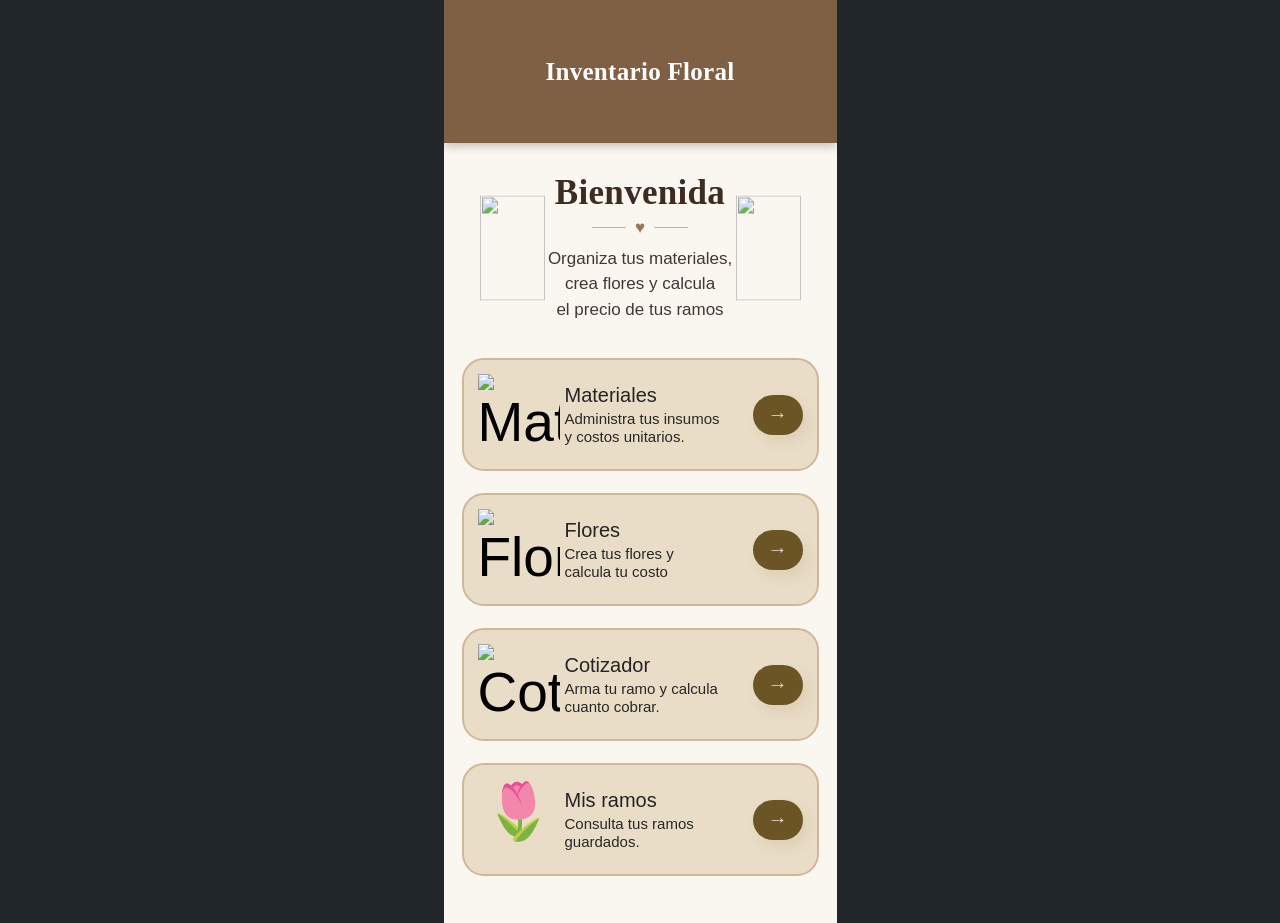
==== index.html @ d0749f59 "Add files via upload" ====
<!DOCTYPE html>
<html lang="es">
<head>
    <meta charset="UTF-8">
    <meta name="viewport" content="width=device-width, initial-scale=1.0">
    <title>Inventario Floral</title>
    <link rel="stylesheet" href="stilo.css">
</head>

<body>

    <div class="app">

        <!-- ENCABEZADO -->
        <header class="header">

            <div class="titulo-principal">
    <h1>Inventario Floral</h1>

</div>

        </header>

        <!-- CONTENIDO -->
        <main class="contenido">

          <!-- DECORACIÓN SUPERIOR -->

<section class="bienvenida">

    <img
        src="img/olivo-izquierdo.png"
        class="rama rama-izquierda"
        alt=""
    >

    <div class="contenido-bienvenida">

        <h2>Bienvenida</h2>

        <div class="corazon-bienvenida">
            <span></span>
            ♥
            <span></span>
        </div>

        <p>
            Organiza tus materiales,<br>
            crea flores y calcula<br>
            el precio de tus ramos
        </p>

    </div>

    <img
        src="img/olivo-derecho.png"
        class="rama rama-derecha"
        alt=""
    >

</section>


            <!-- MATERIAL -->
            <div class="tarjeta" onclick="irMateriales()">

                <div class="icono">
                    <img
                    src="img/materiales.png"
                     class="imagen-ilustracion"
                        alt="Materiales"
                        >
                </div>

                <div class="informacion">
                    <h3>Materiales</h3>

                    <p>
                        Administra tus insumos<br>
                        y costos unitarios.
                    </p>
                </div>

                <button class="flecha" onclick="irMateriales(event)">
                    →
                </button>

            </div>


            <!-- FLORES -->
            <div class="tarjeta" onclick="irFlores()">

               <div class="icono">
                <img
                    src="img/flores.png"
                    class="imagen-ilustracion"
                    alt="Flores"
                    >
                </div>

                <div class="informacion">
                    <h3>Flores</h3>

                    <p>
                        Crea tus flores y<br>
                        calcula tu costo
                    </p>
                </div>

                <button class="flecha" onclick="irFlores(event)">
                    →
                </button>

            </div>


            <!-- COTIZADOR -->
            <div class="tarjeta" onclick="irCotizador()">

               <div class="icono">
    <img
        src="img/cotizador.png"
        class="imagen-ilustracion"
        alt="Cotizador"
    >
</div>

                <div class="informacion">
                    <h3>Cotizador</h3>

                    <p>
                        Arma tu ramo y calcula<br>
                        cuanto cobrar.
                    </p>
                </div>

                <button class="flecha" onclick="irCotizador(event)">
                    →
                </button>

            </div>

            <!-- MIS RAMOS -->
<div class="tarjeta" onclick="irMisRamos()">

    <div class="icono">
        <div class="imagen-ilustracion icono-mis-ramos">
            🌷
        </div>
    </div>

    <div class="informacion">

        <h3>Mis ramos</h3>

        <p>
            Consulta tus ramos<br>
            guardados.
        </p>

    </div>

    <button
        class="flecha"
        onclick="irMisRamos(event)"
    >
        →
    </button>

</div>

        </main>

    </div>

    <script src="app.js"></script>

</body>
</html>
---- stilo.css ----
* {
    box-sizing: border-box;
    margin: 0;
    padding: 0;
}

body {
    margin: 0;
    background-color: #202629;
    font-family: Arial, sans-serif;
}

.app {
    width: 393px;
    min-height: 852px;
    margin: 0 auto;
    position: relative;
    background-color: #faf7f0;
    overflow: hidden;
}

/* ENCABEZADO */

.header {
    height: 143px;
    background-color: #806044;
    display: flex;
    align-items: center;
    justify-content: center;
    box-shadow: 0 4px 8px rgba(0, 0, 0, 0.20);
}

.header h1 {
    color: white;
    font-size: 25px;
    font-weight: bold;
}


/* CONTENIDO */

.contenido {
    padding: 25px 18px;
}


/* BIENVENIDA */

.bienvenida {
    height: 215px;
    display: flex;
    align-items: center;
    justify-content: center;
}

.texto-bienvenida {
    text-align: center;
    width: 230px;
}

.texto-bienvenida h2 {
    font-size: 25px;
    font-weight: bold;
    margin-bottom: 25px;
    color: #222;
}

.texto-bienvenida p {
    font-size: 17px;
    line-height: 1.35;
    color: #272727;
}


/* RAMITAS */

.rama {
    width: 55px;
    height: 150px;
    display: flex;
    align-items: center;
    justify-content: center;
}

.rama span {
    font-size: 80px;
}

.rama-izquierda {
    transform: rotate(-25deg);
}

.rama-derecha {
    transform: rotate(25deg) scaleX(-1);
}


/* TARJETAS */

.tarjeta {
    width: 100%;
    height: 113px;

    background-color: #e9ddc7;
    border: 2px solid #d1b79a;
    border-radius: 22px;

    display: flex;
    align-items: center;

    padding: 12px 14px;
    margin-bottom: 22px;

    cursor: pointer;
}


/* ICONOS */

.icono {
    width: 82px;
    min-width: 82px;

    text-align: center;
    font-size: 55px;
}


/* TEXTO */

.informacion {
    flex: 1;
    padding-left: 5px;
}

.informacion h3 {
    font-size: 20px;
    font-weight: normal;
    margin-bottom: 3px;
    color: #242424;
}

.informacion p {
    font-size: 15px;
    line-height: 1.2;
    color: #272727;
}


/* FLECHA */

.flecha {
    width: 50px;
    height: 40px;

    border: none;
    border-radius: 150px;

    background-color: #6b5524;
    color: #e2d5c7;

    font-size: 20px;

    box-shadow: 5px 7px 12px rgba(194, 170, 134, 0.25);

    display: flex;
    align-items: center;
    justify-content: center;

    cursor: pointer;
}

/* =====================================================
   INTERFAZ MATERIALES
   ===================================================== */

   .materiales-app {
    min-height: 852px;
    background: #faf7f0;
    position: relative;
    padding-bottom: 70px;
}


/* ENCABEZADO */

.materiales-header {
    height: 70px;
    background: #806044;

    display: flex;
    align-items: center;
    justify-content: space-between;

    padding: 0 18px;

    color: white;
}

.materiales-header h1 {
    font-size: 21px;
    font-weight: bold;
}


/* BOTONES DEL ENCABEZADO */

.boton-regresar,
.boton-agregar {
    width: 42px;
    height: 42px;

    border: none;
    background: transparent;

    color: white;

    font-size: 34px;
    font-weight: normal;

    cursor: pointer;
}

.boton-agregar {
    font-size: 35px;
}


/* CONTENIDO */

.materiales-contenido {
    padding: 20px 18px 90px;
}


/* BUSCADOR */

.buscador {
    height: 50px;

    background: #fffdf8;

    border: 2px solid #dfd4c3;
    border-radius: 14px;

    display: flex;
    align-items: center;

    padding: 0 14px;

    margin-bottom: 16px;
}

.icono-busqueda {
    font-size: 30px;
    color: #493b2c;

    margin-right: 10px;
}

.buscador input {
    border: none;
    outline: none;

    background: transparent;

    width: 100%;

    font-size: 15px;
    color: #333;
}

.buscador input::placeholder {
    color: #777;
}


/* BOTÓN AGREGAR */

.boton-agregar-material {
    width: 100%;
    height: 52px;

    border: none;
    border-radius: 14px;

    background: #89966b;
    color: white;

    font-size: 18px;
    font-weight: bold;

    cursor: pointer;

    margin-bottom: 16px;
}

.boton-agregar-material span {
    font-size: 24px;
    margin-right: 6px;
}


/* LISTA */

.lista-materiales {
    width: 100%;
}


/* ESTADO VACÍO */

.sin-materiales {
    min-height: 300px;

    display: flex;
    flex-direction: column;

    align-items: center;
    justify-content: center;

    text-align: center;

    color: #6f665d;
}

.icono-vacio {
    font-size: 60px;
    margin-bottom: 15px;
    opacity: 0.55;
}

.sin-materiales p {
    font-size: 18px;
    font-weight: bold;

    margin-bottom: 8px;
}

.sin-materiales span {
    font-size: 14px;
}


/* =====================================================
   TARJETA DE MATERIAL
   LA USAREMOS CUANDO AGREGUEMOS MATERIALES
   ===================================================== */

.material-card {
    width: 100%;
    min-height: 140px;

    background: #fffdf8;

    border: 2px solid #e2d8c8;
    border-radius: 16px;

    margin-bottom: 12px;

    padding: 12px;

    display: flex;
    align-items: center;
}

.material-imagen {
    width: 90px;
    height: 110px;

    border-radius: 10px;

    background: #f0e7d8;

    display: flex;
    align-items: center;
    justify-content: center;

    overflow: hidden;

    margin-right: 12px;
}

.material-imagen img {
    width: 100%;
    height: 100%;

    object-fit: contain;
}

.material-info {
    flex: 1;
}

.material-info h3 {
    font-size: 18px;
    margin-bottom: 5px;
}

.material-info p {
    font-size: 14px;
    margin: 3px 0;
}

.material-costo {
    font-size: 16px;
    font-weight: bold;
    margin-top: 10px;
}

.material-editar {
    background: transpaent;
    border: none;

    font-size: 22px;

    cursor: pointer;
}


/* =====================================================
   BARRA INFERIOR
   ===================================================== */

.barra-inferior {
    position: fixed;

    bottom: 0;

    left: 50%;
transform: translateX(-50%);

    width: 393px;
    height: 65px;

    background: #89966b;

    display: flex;
    align-items: center;
    justify-content: space-around;

    border-radius: 0 0 20px 20px;
}

.barra-inferior button {
    width: 50px;
    height: 50px;

    background: transparent;
    border: none;

    font-size: 25px;

    cursor: pointer;
}

/* =========================================
   NUEVO MATERIAL
========================================= */

.nuevo-material-app {
    width: 393px;
    min-height: 852px;
    margin: 0 auto;
    background: #f8f4ec;
    overflow: hidden;
}


/* ENCABEZADO */

.nuevo-material-header {
    height: 62px;
    background: #8a674b;
    color: white;

    display: flex;
    align-items: center;
    justify-content: center;

    position: relative;
}

.nuevo-material-header h1 {
    font-size: 20px;
    margin: 0;
    font-weight: 600;
}

.nuevo-material-header button {
    position: absolute;
    right: 18px;

    border: none;
    background: transparent;

    color: white;
    font-size: 34px;

    cursor: pointer;
}


/* CONTENIDO */

.nuevo-material-contenido {
    padding: 22px 17px;
}


/* IMAGEN */

.imagen-material {
    height: 105px;
    border: 2px dashed #cbb9a4;
    border-radius: 14px;

    background: #faf7f1;

    position: relative;

    display: flex;
    align-items: center;
    justify-content: center;

    margin-bottom: 18px;

    overflow: hidden;
}

.imagen-material input {
    position: absolute;

    width: 100%;
    height: 100%;

    opacity: 0;

    cursor: pointer;

    z-index: 5;
}

#contenedorImagen {
    text-align: center;
    color: #8a674b;
}

#contenedorImagen span {
    font-size: 28px;
    display: block;
}

#contenedorImagen p {
    margin: 4px 0 0;
    font-size: 14px;
}


/* PREVISUALIZACIÓN DE IMAGEN */

#contenedorImagen img {
    width: 100%;
    height: 105px;

    object-fit: contain;

    display: block;
}


/* ETIQUETAS */

.nuevo-material-contenido label {
    display: block;

    font-size: 16px;
    font-weight: 500;

    color: #292929;

    margin: 12px 0 7px;
}


/* CAMPOS */

.nuevo-material-contenido > input {
    width: 100%;
    height: 44px;

    box-sizing: border-box;

    border: 1px solid #ded3c5;
    border-radius: 10px;

    background: #fcfaf6;

    padding: 0 13px;

    font-size: 15px;

    outline: none;
}

.nuevo-material-contenido > input:focus {
    border-color: #8a674b;
}


/* BOTÓN CALCULAR */

.boton-calcular {
    width: 100%;
    height: 44px;

    margin-top: 20px;

    border: none;
    border-radius: 10px;

    background: #8a674b;
    color: white;

    font-size: 16px;
    font-weight: 600;

    cursor: pointer;
}

.boton-calcular:active {
    transform: scale(0.98);
}


/* RESULTADO */

.resultado-costo {
    min-height: 82px;

    margin-top: 14px;
    padding: 12px 15px;

    box-sizing: border-box;

    border-radius: 12px;

    background: #f1e7d5;
    border: 1px solid #dfcfb8;

    display: flex;

    align-items: center;
    justify-content: space-between;
}

.resultado-costo div {
    display: flex;
    flex-direction: column;
}

.resultado-costo span {
    font-size: 15px;
    color: #526046;
    font-weight: 600;
}

.resultado-costo strong {
    font-size: 27px;
    color: #526046;
    margin-top: 3px;
}

.icono-calculadora {
    font-size: 28px !important;
    color: #8a674b !important;
}


/* BOTONES INFERIORES */

.acciones-material {
    display: flex;

    gap: 10px;

    margin-top: 20px;
}

.boton-cancelar,
.boton-guardar {
    flex: 1;

    height: 46px;

    border-radius: 10px;

    font-size: 16px;
    font-weight: 600;

    cursor: pointer;
}

.boton-cancelar {
    background: #fffdf9;

    border: 1px solid #b9a58d;

    color: #70563f;
}

.boton-guardar {
    background: #87966d;

    border: none;

    color: white;
}

/* =========================================
   TARJETAS DE MATERIALES
========================================= */

.lista-materiales {
    display: flex;
    flex-direction: column;
    gap: 10px;

    margin-top: 15px;
}


/* TARJETA */

.tarjeta-material {

    min-height: 135px;

    background: #fffdf8;

    border: 1px solid #e2d5c2;

    border-radius: 14px;

    display: flex;

    align-items: center;

    padding: 10px;

    box-sizing: border-box;

    position: relative;

    box-shadow: 0 2px 5px rgba(90, 70, 50, 0.08);

    transition: transform 0.2s ease,
                box-shadow 0.2s ease;
}


/* EFECTO AL TOCAR */

.tarjeta-material:active {

    transform: scale(0.98);

}


/* IMAGEN */

.imagen-tarjeta {

    width: 95px;
    height: 110px;

    display: flex;

    align-items: center;
    justify-content: center;

    flex-shrink: 0;
}


.imagen-tarjeta img {

    width: 90px;
    height: 100px;

    object-fit: contain;

    border-radius: 10px;
}


.imagen-sin-foto {

    font-size: 48px;

}


/* INFORMACIÓN */

.datos-material {

    flex: 1;

    padding-left: 8px;

    padding-right: 30px;
}


.datos-material h3 {

    margin: 0 0 5px;

    font-size: 18px;

    color: #242424;

}


.datos-material p {

    margin: 3px 0;

    font-size: 14px;

    color: #333;
}


/* COSTO */

.costo-tarjeta {

    margin-top: 8px;

    display: flex;

    flex-direction: column;
}


.costo-tarjeta span {

    font-size: 14px;

    color: #333;

}


.costo-tarjeta strong {

    font-size: 20px;

    color: #1f1f1f;

}


/* BOTÓN EDITAR */

.editar-material {

    position: absolute;

    top: 12px;
    right: 12px;

    border: none;

    background: transparent;

    color: #704b2d;

    font-size: 22px;

    cursor: pointer;

}


/* MENSAJE VACÍO */

.sin-materiales {

    min-height: 350px;

    display: flex;

    flex-direction: column;

    align-items: center;

    justify-content: center;

    text-align: center;

}


.icono-vacio {

    font-size: 60px;

    margin-bottom: 15px;
}


.sin-materiales p {

    font-size: 18px;

    font-weight: 600;

    color: #70563f;

    margin: 5px 0;
}


.sin-materiales span {

    color: #806d5b;

    font-size: 15px;
}

/* ============================= */
/* TARJETA DE MATERIAL */
/* ============================= */

.material-card {
    position: relative;
    display: flex;
    align-items: center;

    width: 100%;
    min-height: 130px;

    box-sizing: border-box;

    background: #fffdf8;

    border: 2px solid #eadfce;
    border-radius: 18px;

    padding: 12px 45px 12px 12px;

    margin-bottom: 12px;

    box-shadow: 0 2px 6px rgba(90, 70, 45, 0.08);
}


/* ============================= */
/* IMAGEN */
/* ============================= */

.material-imagen {
    width: 95px;
    height: 95px;

    flex-shrink: 0;

    display: flex;
    align-items: center;
    justify-content: center;

    overflow: hidden;

    border-radius: 14px;
}

.material-imagen img {
    width: 100%;
    height: 100%;

    object-fit: contain;
}

.imagen-vacia {
    font-size: 45px;
}


/* ============================= */
/* INFORMACIÓN */
/* ============================= */

.material-info {
    margin-left: 15px;
}

.material-info h3 {
    margin: 0 0 6px 0;

    font-size: 19px;

    color: #242424;
}

.material-info p {
    margin: 3px 0;

    font-size: 14px;

    color: #444;
}

.material-info strong {
    display: block;

    margin-top: 7px;

    font-size: 14px;

    color: #333;
}

.costo-unitario {
    font-size: 19px;

    font-weight: bold;

    margin-top: 2px;

    color: #171717;
}


/* ============================= */
/* TACHITO */
/* ============================= */

.eliminar-material {

    position: absolute;

    right: 10px;
    bottom: 10px;

    width: 30px;
    height: 30px;

    border: none;

    background: transparent;

    font-size: 17px;

    cursor: pointer;

    display: flex;

    align-items: center;
    justify-content: center;

    border-radius: 50%;

    transition: 0.2s;
}

.eliminar-material:hover {

    background: #f3e5dc;

    transform: scale(1.1);
}

.eliminar-material:active {

    transform: scale(0.9);
}

/* =====================================
   VENTANA NUEVA FLOR
===================================== */

.modal-nueva-flor {
    display: none;

    position: fixed;

    width: 393px;
    height: 852px;

    top: 0;
    left: 50%;

    transform: translateX(-50%);

    z-index: 1000;

    background: #faf7ef;

    box-sizing: border-box;

    overflow: hidden;
}

.formulario-nueva-flor {
    width: 100%;
    height: 100%;

    box-sizing: border-box;

    overflow-y: auto;

    background: #faf7ef;

    border-radius: 0;

    box-shadow: none;
}

/* CABECERA */

.cabecera-nueva-flor {
    height: 65px;

    background: #8a6040;

    color: white;

    display: flex;
    align-items: center;
    justify-content: center;

    position: relative;

    border-radius: 18px 18px 0 0;
}

.cabecera-nueva-flor h2 {
    margin: 0;

    font-size: 20px;
}

.cerrar-flor {
    position: absolute;

    right: 15px;

    background: none;
    border: none;

    color: white;

    font-size: 34px;

    cursor: pointer;
}


/* FOTO */

.foto-nueva-flor {
    margin: 18px;

    height: 105px;

    border: 2px dashed #d8cec0;

    border-radius: 12px;

    display: flex;

    align-items: center;
    justify-content: center;

    gap: 12px;

    color: #514941;

    background: #fffdf8;

    cursor: pointer;

    text-align: center;
}

.mas-foto {
    font-size: 34px;
}

.foto-nueva-flor small {
    font-size: 12px;
}


/* CAMPOS */

.campo-flor {
    margin: 0 18px 15px;
}

.campo-flor > label {
    display: block;

    margin-bottom: 7px;

    font-size: 14px;

    font-weight: 600;

    color: #39342f;
}

.campo-flor > input {
    width: 100%;

    height: 43px;

    box-sizing: border-box;

    border: 1px solid #ddd3c5;

    border-radius: 10px;

    background: #fffdf8;

    padding: 0 12px;

    font-size: 14px;

    outline: none;
}


/* LISTA DE MATERIALES */

.lista-materiales-flor {
    border: 1px solid #ddd3c5;

    border-radius: 10px;

    background: #fffdf8;

    overflow: hidden;
}

.material-opcion-flor {
    display: flex;

    align-items: center;

    padding: 10px;

    border-bottom: 1px solid #eee6db;

    gap: 8px;
}

.material-opcion-flor:last-child {
    border-bottom: none;
}

.nombre-material-flor {
    flex: 1;

    font-size: 13px;

    color: #39342f;
}

.cantidad-flor {
    width: 45px;

    height: 30px;

    text-align: center;

    border: 1px solid #d8cec0;

    border-radius: 7px;

    outline: none;
}

.precio-flor {
    width: 58px;

    text-align: right;

    font-size: 13px;

    color: #39342f;
}


/* CALCULAR */

.calcular-flor {
    width: calc(100% - 36px);

    margin: 0 18px 12px;

    height: 43px;

    border: 1px solid #8a6040;

    border-radius: 10px;

    background: transparent;

    color: #6f4f35;

    font-size: 15px;

    font-weight: 600;

    cursor: pointer;
}

.calcular-flor:active {
    transform: scale(0.98);
}


/* RESULTADO */

.resultado-flor {
    margin: 0 18px 14px;

    padding: 12px;

    background: #f4ead8;

    border-radius: 10px;

    text-align: center;
}

.resultado-flor span {
    display: block;

    font-size: 14px;

    color: #5b5149;

    margin-bottom: 3px;
}

.resultado-flor strong {
    display: block;

    font-size: 28px;

    color: #61723e;
}


/* GUARDAR */

.guardar-flor {
    width: calc(100% - 36px);

    margin: 0 18px 18px;

    height: 46px;

    border: none;

    border-radius: 10px;

    background: #7f8e57;

    color: white;

    font-size: 16px;

    font-weight: bold;

    cursor: pointer;
}

.guardar-flor:active {
    transform: scale(0.98);
}

/* =====================================
   TARJETAS DE FLORES
   ===================================== */

.tarjeta-flor {
    width: 100%;
    min-height: 125px;

    background: #fffdf8;
    border: 2px solid #eadfce;
    border-radius: 18px;

    padding: 10px 45px 10px 10px;
    margin-bottom: 12px;

    display: flex;
    align-items: center;

    box-sizing: border-box;
    position: relative;

    box-shadow: 0 2px 6px rgba(90, 70, 45, 0.08);
}


/* FOTO */

.imagen-flor-tarjeta {
    width: 95px;
    height: 95px;

    flex-shrink: 0;

    display: flex;
    align-items: center;
    justify-content: center;

    overflow: hidden;
    border-radius: 14px;

    background: #f0e7d8;
}

.imagen-flor-tarjeta img {
    width: 100%;
    height: 100%;
    object-fit: contain;
    object-position: center;
}

.flor-sin-foto {
    font-size: 45px;
}


/* INFORMACIÓN */

.datos-flor {
    flex: 1;
    margin-left: 15px;
}

.datos-flor h3 {
    margin: 0 0 8px;

    font-size: 19px;
    color: #242424;
}

.datos-flor p {
    margin: 0;

    font-size: 16px;
    font-weight: bold;

    color: #61723e;
}


/* TACHITO */

.eliminar-flor {
    position: absolute;

    right: 10px;
    bottom: 10px;

    width: 30px;
    height: 30px;

    border: none;
    background: transparent;

    font-size: 17px;

    cursor: pointer;

    display: flex;
    align-items: center;
    justify-content: center;

    border-radius: 50%;
}

.eliminar-flor:hover {
    background: #f3e5dc;
    transform: scale(1.1);
}

.eliminar-flor:active {
    transform: scale(0.9);
}

/* =====================================
   TOTAL DEL COTIZADOR
   ===================================== */

.total-cotizador {

    margin-top: 18px;
    margin-bottom: 20px;

    padding: 15px;

    background: #f1e7d5;

    border: 1px solid #dfcfb8;

    border-radius: 14px;

    display: flex;

    align-items: center;

    justify-content: space-between;
}

.total-cotizador span {

    font-size: 15px;

    color: #5b5149;
}

.total-cotizador strong {

    font-size: 23px;

    color: #61723e;
}

.subtotal-item {

    font-size: 13px !important;

    color: #806044 !important;

    font-weight: 600;
}

/* =========================================
   COTIZADOR - DISEÑO COMPLETO
   ========================================= */

.cotizador-app {
    width: 100%;
    max-width: 393px;
    min-height: 100vh;
    margin: 0 auto;
    background: #faf7f0;
    box-sizing: border-box;
}


/* ENCABEZADO */

.cotizador-header {
    height: 68px;
    background: #8a6445;

    display: flex;
    align-items: center;
    justify-content: space-between;

    padding: 0 16px;
    box-sizing: border-box;

    color: white;
}

.cotizador-header h1 {
    margin: 0;
    font-size: 22px;
    font-weight: 700;
}

.cotizador-header button {
    width: 38px;
    height: 38px;

    border: none;
    background: transparent;

    color: white;
    font-size: 28px;

    display: flex;
    align-items: center;
    justify-content: center;

    cursor: pointer;
}

.cotizador-header .boton-regresar {
    font-size: 28px;
}

.cerrar-cotizador {
    font-size: 30px !important;
}


/* CONTENIDO */

.cotizador-contenido {
    padding: 18px 16px 25px;
    box-sizing: border-box;
}

.cotizador-contenido h2 {
    margin: 0 0 12px;

    font-size: 18px;
    line-height: 1.3;

    color: #292929;
}


/* FLOR / MATERIAL */

.selector-tipo {
    width: 100%;

    display: flex;
    gap: 10px;

    margin-bottom: 20px;
}

.selector-tipo button {
    flex: 1;

    height: 52px;

    border: 2px solid #e3d5bd;
    border-radius: 12px;

    background: #fffdf8;

    color: #292929;

    font-size: 16px;
    font-weight: 500;

    cursor: pointer;
}

.selector-tipo .tipo-seleccionado {
    background: #f0e1c7;
    border-color: #b9976b;
    font-weight: 700;
}


/* LISTA */

.lista-cotizador {
    width: 100%;
}


/* TARJETA */

.item-cotizador {
    width: 100%;
    min-height: 88px;

    margin-bottom: 10px;
    padding: 9px;

    box-sizing: border-box;

    display: flex;
    align-items: center;

    position: relative;

    background: #fffdf9;

    border: 1px solid #e3d9c9;
    border-radius: 14px;

    box-shadow: 0 1px 3px rgba(0,0,0,0.04);
}


/* IMAGEN */

.imagen-item-cotizador {
    width: 68px !important;
    height: 68px !important;

    min-width: 68px;
    max-width: 68px;

    flex-shrink: 0;

    display: flex;
    align-items: center;
    justify-content: center;

    overflow: hidden;

    border-radius: 10px;

    background: #f1e8d9;
}

.imagen-item-cotizador img {
    width: 100% !important;
    height: 100% !important;

    max-width: 100%;
    max-height: 100%;

    object-fit: contain !important;
    object-position: center !important;

    display: block;
}


/* INFORMACIÓN */

.info-item-cotizador {
    min-width: 0;

    margin-left: 12px;

    padding-right: 45px;
}

.info-item-cotizador h3 {
    margin: 0 0 4px;

    font-size: 17px;
    line-height: 1.2;

    color: #222;
}

.info-item-cotizador p {
    margin: 3px 0;

    font-size: 14px;
    line-height: 1.2;

    color: #333;
}

.cantidad-item {
    color: #657640 !important;
    font-weight: 600;
}

.subtotal-item {
    color: #806044 !important;
    font-size: 13px !important;
    font-weight: 600;
}


/* BOTÓN + */

.boton-sumar-cotizador {
    position: absolute;

    right: 10px;
    top: 50%;

    transform: translateY(-50%);

    width: 38px !important;
    height: 38px !important;

    min-width: 38px;

    padding: 0;

    border: none;
    border-radius: 50%;

    background: #71834a;

    color: white;

    font-size: 25px;
    font-weight: bold;

    display: flex;
    align-items: center;
    justify-content: center;

    cursor: pointer;
}


/* TOTAL */

.total-cotizador {
    width: 100%;

    margin-top: 16px;
    margin-bottom: 20px;

    padding: 14px;

    box-sizing: border-box;

    background: #f1e5d1;

    border-radius: 12px;

    display: flex;
    align-items: center;
    justify-content: space-between;
}

.total-cotizador span {
    font-size: 14px;
    color: #5b5149;
}

.total-cotizador strong {
    font-size: 21px;
    color: #657640;
}


/* BOTONES FINALES */

.acciones-cotizador {
    width: 100%;

    display: flex;
    gap: 10px;

    margin-top: 20px;
}

.acciones-cotizador button {
    flex: 1;

    height: 48px;

    border-radius: 11px;

    font-size: 16px;

    cursor: pointer;
}

.boton-cancelar-cotizador {
    background: #fffdf8;

    border: 2px solid #9b7654;

    color: #76583f;
}

.boton-guardar-cotizador {
    background: #84975d;

    border: 2px solid #84975d;

    color: white;

    font-weight: bold;
}


/* MENSAJE SIN ELEMENTOS */

.cotizador-contenido .sin-materiales {
    padding: 30px 10px;
    text-align: center;
}


/* =================================
   DISEÑO DEL ENCABEZADO
================================= */

.titulo-principal {
    display: flex;
    align-items: center;
    justify-content: center;
    gap: 14px;
}

.titulo-principal h1 {
    margin: 0;
}

.adorno-floral {
    font-size: 22px;
    color: #899b5f;
}


/* =================================
   FRASE FINAL
================================= */

.frase-final {
    text-align: center;
    margin: 35px 20px 25px;
    padding: 18px 10px;
}

.frase-final p {
    margin: 8px 0;
    font-size: 16px;
    font-style: italic;
    color: #806143;
    letter-spacing: 0.3px;
}

.frase-final span {
    color: #899b5f;
    font-size: 18px;
}

/* =========================================
   ESTILO ELEGANTE DE LA BIENVENIDA
========================================= */

.bienvenida {
    text-align: center;
    margin: 45px auto 38px;
    padding: 0 20px;
}

/* Título */

.bienvenida h2 {
    margin: 0;

    font-family:
        "Baskerville",
        "Georgia",
        "Times New Roman",
        serif;

    font-size: 32px;
    font-weight: 600;

    color: #3f332b;

    letter-spacing: 0.3px;
}

/* Corazón */

.corazon-bienvenida {
    margin: 10px 0 13px;

    color: #8b6b4a;

    font-size: 18px;

    line-height: 1;
}

/* Texto */

.bienvenida p {
    margin: 0;

    font-family:
        "Trebuchet MS",
        Arial,
        sans-serif;

    font-size: 18px;
    line-height: 1.55;

    color: #403833;

    font-weight: 400;
}

/* =========================================
   CORRECCIÓN - BIENVENIDA
========================================= */

.bienvenida {
    position: relative;
    width: 100%;
    max-width: 460px;
    margin: 55px auto 45px;
    padding: 0 20px;
    box-sizing: border-box;

    display: flex;
    flex-direction: column;
    align-items: center;
    text-align: center;
}

/* Título */

.bienvenida h2 {
    margin: 0;

    font-family: Georgia, "Times New Roman", serif;
    font-size: 34px;
    font-weight: 600;

    color: #332820;

    line-height: 1.1;
}

/* Corazón */

.corazon-bienvenida {
    margin: 10px 0 12px;

    color: #9a7557;
    font-size: 17px;

    line-height: 1;
}

/* Texto */

.bienvenida p {
    margin: 0;

    font-family: Arial, sans-serif;
    font-size: 18px;
    line-height: 1.45;

    color: #3d342f;

    text-align: center;
}


/* =========================================
   OLIVOS
========================================= */

.bienvenida .olivo {
    position: absolute;

    width: 72px;
    height: 115px;

    object-fit: contain;

    opacity: 0.9;
}

/* Olivo izquierdo */

.bienvenida .olivo:first-of-type {
    left: 8px;
    top: 35px;
}

/* Olivo derecho */

.bienvenida .olivo:last-of-type {
    right: 8px;
    top: 35px;
}


/* =========================================
   ESPACIO PARA LAS TARJETAS
========================================= */

.bienvenida + .tarjetas,
.bienvenida + .opciones-inicio {
    margin-top: 10px;
}

/* =========================================
   CORRECCIÓN FINAL DE BIENVENIDA
========================================= */

.bienvenida {
    position: relative !important;

    width: 100% !important;
    max-width: 500px !important;

    height: 260px !important;
    min-height: 0 !important;

    margin: 35px auto 25px !important;
    padding: 0 !important;

    display: flex !important;
    align-items: center !important;
    justify-content: center !important;

    box-sizing: border-box !important;
}


/* CONTENIDO CENTRAL */

.texto-bienvenida {
    position: relative !important;
    z-index: 3 !important;

    width: 280px !important;

    margin: 0 !important;
    padding: 0 !important;

    text-align: center !important;
}


/* TÍTULO */

.texto-bienvenida h2 {
    margin: 0 !important;

    font-family: Georgia, "Times New Roman", serif !important;

    font-size: 34px !important;
    line-height: 1.1 !important;

    color: #3d2c22 !important;
}


/* CORAZÓN */

.corazon-bienvenida {
    margin: 8px 0 12px !important;

    font-size: 17px !important;

    color: #9a7557 !important;

    line-height: 1 !important;
}


/* TEXTO */

.texto-bienvenida p {
    margin: 0 !important;

    font-family: Arial, sans-serif !important;

    font-size: 18px !important;
    line-height: 1.45 !important;

    color: #403832 !important;

    text-align: center !important;
}


/* =========================================
   OLIVO IZQUIERDO
========================================= */

.rama {
    position: absolute !important;

    top: 50% !important;

    width: 75px !important;
    height: 120px !important;

    margin: 0 !important;
    padding: 0 !important;

    transform: translateY(-50%) !important;

    z-index: 2 !important;
}


/* IZQUIERDA */

.rama-izquierda {
    left: 12px !important;
}


/* DERECHA */

.rama-derecha {
    right: 12px !important;
}


/* IMAGEN / ELEMENTO DEL OLIVO */

.rama span {
    display: block !important;

    font-size: 0 !important;

    width: 100% !important;
    height: 100% !important;
}


/* =========================================
   OLIVOS TEMPORALES
========================================= */

.rama span::before {
    content: "🌿";

    display: block;

    font-size: 70px;

    line-height: 1;

    opacity: 0.9;
}

.rama-derecha span::before {
    transform: scaleX(-1);
}


/* =========================================
   EVITAR QUE LA BIENVENIDA EMPUJE
   LAS TARJETAS HACIA ABAJO
========================================= */

.contenido {
    overflow-x: hidden;
}

.bienvenida + * {
    margin-top: 0 !important;
}

/* =========================================
   BIENVENIDA
========================================= */

.bienvenida {
    position: relative;

    width: 100%;
    max-width: 500px;

    height: 220px;

    margin: 10px auto 15px;

    display: flex;
    align-items: center;
    justify-content: center;

    box-sizing: border-box;
}


/* =========================================
   CONTENIDO CENTRAL
========================================= */

.contenido-bienvenida {
    width: 285px;

    text-align: center;

    position: relative;
    z-index: 2;
}


/* =========================================
   TÍTULO
========================================= */

.contenido-bienvenida h2 {
    margin: 0;

    font-family:
        Georgia,
        "Times New Roman",
        serif;

    font-size: 35px;

    font-weight: 600;

    line-height: 1.1;

    color: #3d2c22;
}


/* =========================================
   CORAZÓN DECORATIVO
========================================= */

.corazon-bienvenida {
    display: flex;

    align-items: center;
    justify-content: center;

    gap: 9px;

    margin: 12px 0 14px;

    color: #8a674b;

    font-family: Georgia, serif;

    font-size: 15px;
}

.corazon-bienvenida span {
    width: 34px;
    height: 1px;

    background: #c9ad8c;

    display: block;
}


/* =========================================
   TEXTO
========================================= */

.contenido-bienvenida p {
    margin: 0;

    font-family:
        "Trebuchet MS",
        Arial,
        sans-serif;

    font-size: 17px;

    line-height: 1.5;

    color: #403832;

    text-align: center;
}


/* =========================================
   OLIVOS
========================================= */

.rama {
    position: absolute;

    width: 90px;
    height: 150px;

    object-fit: contain;

    z-index: 1;

    opacity: 0.9;

    pointer-events: none;
}


/* OLIVO IZQUIERDO */

.rama-izquierda {
    left: 8px;

    top: 50%;

    transform: translateY(-50%);
}


/* OLIVO DERECHO */

.rama-derecha {
    right: 8px;

    top: 50%;

    transform: translateY(-50%) scaleX(-1);
}

.imagen-ilustracion {
    width: 82px;
    height: 82px;
    object-fit: contain;
    display: block;
}

/* ===== AJUSTE FINAL DE BIENVENIDA ===== */

.contenido {
    padding-top: 5px !important;
}

.bienvenida {
    height: 200px !important;
    margin: 0 auto 10px !important;
    padding: 0 !important;
    display: flex !important;
    align-items: center !important;
    justify-content: center !important;
}

.texto-bienvenida {
    width: 280px !important;
}

.texto-bienvenida h2 {
    margin: 0 !important;
    font-size: 32px !important;
}

.corazon-bienvenida {
    margin: 6px 0 10px !important;
}

.texto-bienvenida p {
    margin: 0 !important;
    font-size: 17px !important;
    line-height: 1.4 !important;
}

.rama {
    width: 65px !important;
    height: 105px !important;
}

.rama-izquierda {
    left: 18px !important;
}

.rama-derecha {
    right: 18px !important;
}

/* Título principal: misma letra que Bienvenida */
.cotizador-header h1,
header h1 {
    font-family: Georgia, "Times New Roman", serif !important;
    font-size: 25px !important;
    font-weight: 600 !important;
    letter-spacing: 0.3px !important;
}

/* BOTÓN SELECCIONADO */
.selector-tipo button.tipo-seleccionado {
    background-color: #8a6748 !important;
    color: #ffffff !important;
    border-color: #8a6748 !important;
}

/* Botón que NO está seleccionado */
.selector-tipo button {
    transition: all 0.25s ease;
}

/* MANO DE OBRA */

.mano-obra-ramo {
    width: 100%;
    box-sizing: border-box;
    padding: 20px;
    margin-bottom: 18px;

    background: #fffdf8;
    border-radius: 18px;

    box-shadow: 0 3px 10px rgba(90, 70, 45, 0.08);
}

.mano-obra-ramo h2 {
    margin: 0 0 18px;
    font-size: 21px;
    color: #172d43;
}

/* TIEMPO + COSTO */

.mano-obra-contenido {
    width: 100%;
    display: grid !important;
    grid-template-columns: 1fr 1.15fr;
    gap: 14px;
    align-items: start;
}

/* TIEMPO */

.mano-obra-contenido > div:first-child {
    display: flex;
    flex-direction: column;
    gap: 5px;
    padding-top: 8px;
}

.mano-obra-contenido > div:first-child span {
    font-size: 14px;
    color: #6b625b;
}

.mano-obra-contenido > div:first-child strong {
    font-size: 25px;
    color: #263746;
}

/* COLUMNA COSTO */

.mano-obra-contenido > div:last-child {
    width: 100%;
    height: auto;
    padding: 0;

    background: transparent;
    border: none;
}

/* TEXTO COSTO */

.mano-obra-contenido > div:last-child > span:first-child {
    display: block;

    margin-bottom: 6px;

    font-size: 14px;
    font-weight: 600;

    color: #5b5149;
}

/* CAMPO S/ + PRECIO */

.campo-mano-obra {
    width: 100%;
    height: 48px;

    display: flex;
    align-items: center;

    box-sizing: border-box;

    padding: 0 10px;

    background: #f3faf2;

    border: 2px solid #c8dcb9;
    border-radius: 13px;
}

.campo-mano-obra > span {
    flex-shrink: 0;

    margin-right: 5px;

    font-size: 18px;
    font-weight: 700;

    color: #61723e;
}

.campo-mano-obra input {
    width: 100%;
    height: 100%;

    margin: 0 !important;
    padding: 0 !important;

    border: none !important;
    outline: none;

    background: transparent !important;

    font-size: 20px !important;
    color: #263746;
}

/* BOTÓN COTIZAR */

.mano-obra-ramo .boton-cotizar {
    width: 145px;
    height: 45px;

    margin: 10px 0 0 auto;

    border-radius: 14px;

    background: #7f8e57;

    font-size: 17px;

    box-shadow: 0 4px 9px rgba(127, 142, 87, 0.20);
}



.resumen-ramo h2 {
    margin: 0 0 15px;

    font-size: 18px;
    color: #172d43;
}

.fila-resumen {
    display: flex;
    justify-content: space-between;
    align-items: center;

    margin: 9px 0;

    font-size: 14px;
}

.fila-resumen strong {
    color: #263746;
}

.resumen-ramo hr {
    margin: 13px 0;
}

.total-final {
    font-size: 16px;
}

/* GUARDAR */

.guardar-cotizacion-final {
    width: 100%;
    height: 48px;

    padding: 0;

    border: none;
    border-radius: 14px;

    background: #7f8e57;

    color: white;

    font-size: 16px;
    font-weight: 700;
}

/* BARRA INFERIOR */

.nuevo-ramo-app .barra-inferior {
    width: 393px;
    max-width: 100%;
    left: 50%;
    transform: translateX(-50%);

    border-radius: 18px 18px 0 0;
}

/* =========================================================
   NUEVO RAMO — AJUSTE FINAL DE ESTRUCTURA
   ========================================================= */

/* Contenedor general */
.nuevo-ramo-app {
    width: 100%;
    max-width: 393px;
    min-height: 100vh;
    margin: 0 auto;
    overflow-x: hidden;
    background: #faf7f0;
    box-sizing: border-box;
}

/* Contenido */
.nuevo-ramo-contenido {
    width: 100%;
    max-width: 393px;
    margin: 0 auto;

    padding: 16px;
    padding-bottom: 90px;

    box-sizing: border-box;
}



/* =========================================================
   BARRA INFERIOR
   ========================================================= */

.nuevo-ramo-app .barra-inferior {
    position: fixed !important;

    left: 50% !important;
    bottom: 0 !important;

    transform: translateX(-50%) !important;

    width: 100% !important;
    max-width: 393px !important;

    height: 64px !important;

    box-sizing: border-box;

    margin: 0 !important;

    display: flex !important;

    align-items: center;
    justify-content: space-around;

    background: #89966b;

    border-radius: 18px 18px 0 0;

    z-index: 1000;
}

.nuevo-ramo-app .barra-inferior button {
    width: 50px !important;
    height: 50px !important;

    margin: 0 !important;
    padding: 0 !important;

    border: none !important;

    background: transparent !important;

    font-size: 24px;
}

/* =========================================
   CORRECCIÓN FINAL — NUEVO RAMO
   RESUMEN DENTRO DEL TELÉFONO
========================================= */

.nuevo-ramo-app {
    position: relative !important;
    width: 393px !important;
    max-width: 393px !important;
    min-height: 100vh !important;
    margin: 0 auto !important;
    overflow-x: hidden !important;
    background: #faf7f0 !important;
}


/* CONTENIDO */

.nuevo-ramo-contenido {
    width: 100% !important;
    max-width: 393px !important;
    margin: 0 auto !important;

    padding: 16px !important;
    padding-bottom: 90px !important;

    box-sizing: border-box !important;
}


/* RESUMEN */

.nuevo-ramo-contenido .resumen-ramo {
    position: static !important;

    width: 100% !important;
    max-width: 100% !important;

    margin: 18px 0 !important;

    padding: 18px !important;

    box-sizing: border-box !important;

    background: #fffdf8 !important;

    border-radius: 18px !important;

    box-shadow: 0 4px 12px rgba(90, 70, 45, 0.08) !important;
}


/* FILAS DEL RESUMEN */

.nuevo-ramo-contenido .fila-resumen {
    width: 100% !important;

    display: flex !important;
    align-items: center !important;
    justify-content: space-between !important;

    margin: 9px 0 !important;

    box-sizing: border-box !important;
}


/* BOTÓN GUARDAR */

.nuevo-ramo-contenido .guardar-cotizacion-final {
    position: static !important;

    width: 100% !important;
    max-width: 100% !important;

    height: 48px !important;

    margin: 0 0 20px 0 !important;

    box-sizing: border-box !important;
}


/* BARRA INFERIOR */

.nuevo-ramo-app .barra-inferior {
    position: fixed !important;

    left: 50% !important;
    bottom: 0 !important;

    transform: translateX(-50%) !important;

    width: 393px !important;
    max-width: 393px !important;

    height: 64px !important;

    margin: 0 !important;

    box-sizing: border-box !important;

    z-index: 1000 !important;

    background: #89966b !important;

    border-radius: 18px 18px 0 0 !important;
}

/* =========================================================
   NUEVO RAMO — DISEÑO FINAL
   SOLO AFECTA A .nuevo-ramo-app
   ========================================================= */

.nuevo-ramo-app {
    width: 393px !important;
    max-width: 393px !important;
    min-height: 100vh !important;
    height: auto !important;

    margin: 0 auto !important;

    background: #faf7f0 !important;

    overflow-x: hidden !important;
    overflow-y: visible !important;

    box-sizing: border-box !important;
}


/* =========================================================
   ENCABEZADO
   ========================================================= */

.nuevo-ramo-app .nuevo-ramo-header {
    width: 100% !important;
    height: 92px !important;

    display: flex !important;
    align-items: center !important;
    justify-content: space-between !important;

    padding: 0 18px !important;
    box-sizing: border-box !important;

    background: #8a6748 !important;
    color: white !important;
}

.nuevo-ramo-app .nuevo-ramo-header h1 {
    margin: 0 !important;

    font-family: Georgia, "Times New Roman", serif !important;
    font-size: 30px !important;
    font-weight: 700 !important;

    color: white !important;
}

.nuevo-ramo-app .boton-regresar,
.nuevo-ramo-app .boton-eliminar-ramo {
    width: 40px !important;
    height: 40px !important;

    padding: 0 !important;
    margin: 0 !important;

    border: none !important;
    background: transparent !important;

    color: white !important;
    font-size: 28px !important;

    cursor: pointer !important;
}


/* =========================================================
   CONTENIDO
   ========================================================= */

.nuevo-ramo-app .nuevo-ramo-contenido {
    width: 100% !important;
    max-width: 393px !important;

    height: auto !important;
    min-height: 0 !important;

    padding: 22px 22px 95px !important;

    margin: 0 !important;

    box-sizing: border-box !important;

    display: block !important;
}


/* =========================================================
   SECCIONES
   ========================================================= */

.nuevo-ramo-app .seccion-ramo {
    width: 100% !important;

    height: auto !important;
    min-height: 0 !important;

    margin: 0 0 24px 0 !important;
    padding: 0 !important;

    box-sizing: border-box !important;
}

.nuevo-ramo-app .seccion-ramo h2 {
    margin: 0 0 14px 0 !important;

    font-size: 22px !important;
    font-weight: 700 !important;

    color: #172d43 !important;
}


/* =========================================================
   LISTA DE PRODUCTOS
   ========================================================= */

.nuevo-ramo-app .lista-ramo {
    width: 100% !important;

    display: flex !important;
    flex-direction: column !important;

    gap: 12px !important;

    margin: 0 !important;
    padding: 0 !important;
}


/* =========================================================
   TARJETAS DE FLORES Y MATERIALES
   ========================================================= */

.nuevo-ramo-app .tarjeta-producto-ramo {
    width: 100% !important;

    min-height: 82px !important;

    display: flex !important;
    align-items: center !important;

    gap: 12px !important;

    padding: 12px !important;

    box-sizing: border-box !important;

    background: #fffdf8 !important;

    border: 1px solid #eadbc7 !important;
    border-radius: 16px !important;

    box-shadow: 0 3px 10px rgba(90, 70, 45, 0.08) !important;
}


/* IMAGEN */

.nuevo-ramo-app .imagen-producto-ramo {
    width: 62px !important;
    height: 62px !important;

    min-width: 62px !important;

    display: flex !important;
    align-items: center !important;
    justify-content: center !important;

    overflow: hidden !important;

    border-radius: 12px !important;

    background: #f1e7d8 !important;
}

.nuevo-ramo-app .imagen-producto-ramo img {
    width: 100% !important;
    height: 100% !important;

    object-fit: cover !important;
}


/* DATOS */

.nuevo-ramo-app .datos-producto-ramo {
    flex: 1 !important;

    min-width: 0 !important;
}

.nuevo-ramo-app .datos-producto-ramo h3 {
    margin: 0 0 4px 0 !important;

    font-size: 17px !important;
    font-weight: 700 !important;

    color: #172d43 !important;
}

.nuevo-ramo-app .datos-producto-ramo p {
    margin: 2px 0 !important;

    font-size: 13px !important;

    color: #403832 !important;
}

.nuevo-ramo-app .subtotal-producto-ramo {
    font-size: 14px !important;
    font-weight: 700 !important;

    color: #263746 !important;
}


/* CONTROLES */

.nuevo-ramo-app .controles-producto-ramo {
    display: flex !important;
    gap: 5px !important;
}

.nuevo-ramo-app .controles-producto-ramo button {
    width: 28px !important;
    height: 28px !important;

    padding: 0 !important;

    border: none !important;
    border-radius: 8px !important;

    background: #89966b !important;
    color: white !important;

    cursor: pointer !important;
}


/* =========================================================
   MANO DE OBRA
   ========================================================= */

.nuevo-ramo-app .mano-obra-ramo {
    width: 100% !important;

    height: auto !important;
    min-height: 0 !important;

    margin: 0 0 20px 0 !important;
    padding: 20px !important;

    box-sizing: border-box !important;

    background: #fffdf8 !important;

    border-radius: 18px !important;

    box-shadow: 0 3px 10px rgba(90, 70, 45, 0.08) !important;
}

.nuevo-ramo-app .mano-obra-ramo h2 {
    margin: 0 0 18px 0 !important;

    font-size: 22px !important;

    color: #172d43 !important;
}


/* TIEMPO + COSTO */

.nuevo-ramo-app .mano-obra-contenido {
    width: 100% !important;

    display: grid !important;
    grid-template-columns: 1fr 1.15fr !important;

    gap: 14px !important;

    align-items: start !important;
}

.nuevo-ramo-app .mano-obra-contenido > div:first-child {
    display: flex !important;
    flex-direction: column !important;

    gap: 5px !important;

    padding-top: 8px !important;
}

.nuevo-ramo-app .mano-obra-contenido > div:first-child span {
    font-size: 14px !important;
    color: #6b625b !important;
}

.nuevo-ramo-app .mano-obra-contenido > div:first-child strong {
    font-size: 25px !important;
    color: #263746 !important;
}


/* COSTO */

.nuevo-ramo-app .mano-obra-contenido > div:last-child {
    width: 100% !important;

    padding: 0 !important;

    background: transparent !important;
    border: none !important;
}

.nuevo-ramo-app .mano-obra-contenido > div:last-child > span:first-child {
    display: block !important;

    margin-bottom: 6px !important;

    font-size: 14px !important;
    font-weight: 600 !important;

    color: #5b5149 !important;
}


/* CAMPO PRECIO */

.nuevo-ramo-app .campo-mano-obra {
    width: 100% !important;
    height: 48px !important;

    display: flex !important;
    align-items: center !important;

    padding: 0 10px !important;

    box-sizing: border-box !important;

    background: #f3faf2 !important;

    border: 2px solid #c8dcb9 !important;
    border-radius: 13px !important;
}

.nuevo-ramo-app .campo-mano-obra > span {
    flex-shrink: 0 !important;

    margin-right: 5px !important;

    font-size: 18px !important;
    font-weight: 700 !important;

    color: #61723e !important;
}

.nuevo-ramo-app .campo-mano-obra input {
    width: 100% !important;
    height: 100% !important;

    margin: 0 !important;
    padding: 0 !important;

    border: none !important;
    outline: none !important;

    background: transparent !important;

    font-size: 20px !important;
}


/* BOTÓN COTIZAR */

.nuevo-ramo-app .mano-obra-ramo .boton-cotizar {
    width: 145px !important;
    height: 45px !important;

    margin: 10px 0 0 auto !important;

    border: none !important;
    border-radius: 14px !important;

    background: #89966b !important;
    color: white !important;

    font-size: 17px !important;
    font-weight: 700 !important;

    box-shadow: 0 4px 9px rgba(127, 142, 87, 0.20) !important;
}


/* =========================================================
   RESUMEN
   ========================================================= */

.nuevo-ramo-app .contenedor-resumen {
    position: static !important;

    width: 100% !important;
    max-width: 100% !important;

    height: auto !important;
    min-height: 0 !important;

    margin: 0 0 18px 0 !important;
    padding: 0 !important;

    box-sizing: border-box !important;
}

.nuevo-ramo-app .resumen-ramo {
    position: static !important;

    width: 100% !important;
    max-width: 100% !important;

    height: auto !important;
    min-height: 0 !important;

    margin: 0 !important;
    padding: 18px !important;

    box-sizing: border-box !important;

    background: #fffdf8 !important;

    border-radius: 18px !important;

    box-shadow: 0 3px 10px rgba(90, 70, 45, 0.08) !important;
}

.nuevo-ramo-app .resumen-ramo h2 {
    margin: 0 0 15px 0 !important;

    font-size: 18px !important;
    color: #172d43 !important;
}

.nuevo-ramo-app .fila-resumen {
    width: 100% !important;

    display: flex !important;
    align-items: center !important;
    justify-content: space-between !important;

    margin: 9px 0 !important;

    font-size: 14px !important;
}

.nuevo-ramo-app .fila-resumen strong {
    color: #263746 !important;
}

.nuevo-ramo-app .resumen-ramo hr {
    margin: 13px 0 !important;
}

.nuevo-ramo-app .total-final {
    font-size: 16px !important;
}


/* =========================================================
   GUARDAR COTIZACIÓN
   ========================================================= */

.nuevo-ramo-app .guardar-cotizacion-final {
    display: block !important;

    width: 220px !important;
    max-width: 220px !important;

    height: 48px !important;

    margin: 0 auto 20px auto !important;
    padding: 0 !important;

    box-sizing: border-box !important;

    border: none !important;
    border-radius: 14px !important;

    background: #89966b !important;
    color: white !important;

    font-size: 16px !important;
    font-weight: 700 !important;

    cursor: pointer !important;

    box-shadow: 0 4px 10px rgba(90, 110, 70, 0.18) !important;
}


/* =========================================================
   BARRA INFERIOR
   ========================================================= */

.nuevo-ramo-app .barra-inferior {
    position: fixed !important;

    left: 50% !important;
    bottom: 0 !important;

    transform: translateX(-50%) !important;

    width: 393px !important;
    max-width: 393px !important;

    height: 76px !important;

    margin: 0 !important;
    padding: 0 !important;

    box-sizing: border-box !important;

    display: flex !important;
    align-items: center !important;
    justify-content: space-around !important;

    background: #89966b !important;

    border-radius: 18px 18px 0 0 !important;

    z-index: 1000 !important;
}

.nuevo-ramo-app .barra-inferior button {
    width: 50px !important;
    height: 50px !important;

    margin: 0 !important;
    padding: 0 !important;

    border: none !important;

    background: transparent !important;

    font-size: 25px !important;
}

/* =========================================
   MODAL — GUARDAR RAMO
========================================= */

.modal-guardar-ramo {
    display: none;

    position: fixed;

    inset: 0;

    z-index: 2000;

    align-items: center;
    justify-content: center;

    padding: 20px;

    box-sizing: border-box;

    background: rgba(40, 35, 30, 0.45);
}


/* VENTANA */

.ventana-guardar-ramo {
    position: relative;

    width: 100%;
    max-width: 340px;

    box-sizing: border-box;

    padding: 25px 22px;

    background: #fffdf8;

    border-radius: 24px;

    box-shadow:
        0 12px 35px rgba(60, 45, 30, 0.20);
}


/* CERRAR */

.cerrar-modal-ramo {
    position: absolute;

    top: 12px;
    right: 15px;

    width: 32px;
    height: 32px;

    border: none;

    background: transparent;

    color: #806143;

    font-size: 28px;

    line-height: 1;

    cursor: pointer;
}


/* TÍTULO */

.ventana-guardar-ramo h2 {
    margin: 0 0 8px;

    text-align: center;

    font-family:
        Georgia,
        "Times New Roman",
        serif;

    font-size: 25px;

    color: #172d43;
}


/* TEXTO */

.texto-modal-ramo {
    margin: 0 0 20px;

    text-align: center;

    font-size: 14px;

    line-height: 1.4;

    color: #6b625b;
}


/* FOTO */

.foto-ramo-guardar {
    display: flex;

    flex-direction: column;

    align-items: center;

    gap: 12px;

    margin-bottom: 20px;
}


/* VISTA PREVIA */

.vista-foto-ramo {
    width: 125px;
    height: 125px;

    display: flex;

    align-items: center;
    justify-content: center;

    overflow: hidden;

    background: #f0e6d6;

    border-radius: 18px;

    font-size: 45px;

    color: #89966b;
}


.vista-foto-ramo img {
    width: 100%;
    height: 100%;

    object-fit: cover;

    display: block;
}


/* BOTÓN FOTO */

.boton-subir-foto-ramo {
    display: flex;

    align-items: center;
    justify-content: center;

    width: 150px;
    height: 42px;

    box-sizing: border-box;

    border-radius: 13px;

    background: #89966b;

    color: white;

    font-size: 15px;

    font-weight: 700;

    cursor: pointer;
}


#fotoRamo {
    display: none;
}


/* NOMBRE */

.label-nombre-ramo {
    display: block;

    margin-bottom: 7px;

    font-size: 14px;

    font-weight: 700;

    color: #5b5149;
}


.input-nombre-ramo {
    width: 100%;
    height: 48px;

    box-sizing: border-box;

    padding: 0 14px;

    border: 2px solid #dfd2c0;

    border-radius: 13px;

    background: #fff;

    outline: none;

    font-size: 16px;

    color: #332820;
}


.input-nombre-ramo:focus {
    border-color: #89966b;
}


/* TOTAL */

.total-modal-ramo {
    display: flex;

    align-items: center;
    justify-content: space-between;

    margin: 20px 0;

    padding: 13px 14px;

    background: #f5f1e9;

    border-radius: 13px;

    color: #5b5149;

    font-size: 14px;
}


.total-modal-ramo strong {
    font-size: 18px;

    color: #172d43;
}


/* BOTÓN GUARDAR */

.boton-confirmar-ramo {
    width: 100%;
    height: 50px;

    border: none;

    border-radius: 15px;

    background: #89966b;

    color: white;

    font-size: 17px;

    font-weight: 700;

    cursor: pointer;

    box-shadow:
        0 5px 12px rgba(127, 142, 87, 0.20);
}


.boton-confirmar-ramo:active {
    transform: scale(0.98);
}

/* =========================================
   MIS RAMOS
========================================= */

.mis-ramos-app {
    width: 393px;
    max-width: 100%;
    min-height: 100vh;

    margin: 0 auto;

    background: #faf7f0;

    box-sizing: border-box;

    overflow-x: hidden;
}


/* =========================================
   ENCABEZADO
========================================= */

.mis-ramos-header {
    width: 100%;
    height: 92px;

    display: flex;

    align-items: center;
    justify-content: space-between;

    padding: 0 18px;

    box-sizing: border-box;

    background: #806143;

    color: white;
}


.mis-ramos-header h1 {
    margin: 0;

    font-family:
        Georgia,
        "Times New Roman",
        serif;

    font-size: 27px;

    font-weight: 600;

    color: white;

    text-align: center;
}


.mis-ramos-header .boton-regresar {
    width: 45px;
    height: 45px;

    padding: 0;

    border: none;

    background: transparent;

    color: white;

    font-size: 38px;

    line-height: 1;

    cursor: pointer;
}


.espacio-header {
    width: 45px;
    height: 45px;
}


/* =========================================
   CONTENIDO
========================================= */

.mis-ramos-contenido {
    width: 100%;

    padding: 24px 20px 90px;

    box-sizing: border-box;
}


/* =========================================
   TÍTULO
========================================= */

.titulo-mis-ramos {
    display: flex;

    align-items: center;

    gap: 12px;

    margin: 0 0 22px;
}


.titulo-mis-ramos > span {
    font-size: 30px;
}


.titulo-mis-ramos h2 {
    margin: 0;

    font-size: 21px;

    color: #172d43;
}


.titulo-mis-ramos p {
    margin: 4px 0 0;

    font-size: 13px;

    color: #6b625b;
}


/* =========================================
   LISTA
========================================= */

.lista-ramos {
    width: 100%;

    display: flex;

    flex-direction: column;

    gap: 18px;
}


/* =========================================
   TARJETA DEL RAMO
========================================= */

.tarjeta-ramo {
    position: relative;

    width: 100%;

    min-height: 150px;

    display: flex;

    align-items: center;

    gap: 15px;

    padding: 14px;

    box-sizing: border-box;

    background: #fffdf8;

    border: 1px solid #eadfce;

    border-radius: 20px;

    box-shadow:
        0 4px 12px rgba(90, 70, 45, 0.08);
}


/* =========================================
   FOTO
========================================= */

.imagen-ramo {
    flex-shrink: 0;

    width: 105px;
    height: 120px;

    display: flex;

    align-items: center;
    justify-content: center;

    overflow: hidden;

    border-radius: 16px;

    background: #f0e6d6;
}


.imagen-ramo img {
    width: 100%;
    height: 100%;

    display: block;

    object-fit: cover;
}


.imagen-ramo-sin-foto {
    font-size: 42px;
}


/* =========================================
   INFORMACIÓN
========================================= */

.datos-ramo {
    min-width: 0;

    padding-right: 25px;
}


.datos-ramo h3 {
    margin: 0 0 7px;

    font-family:
        Georgia,
        "Times New Roman",
        serif;

    font-size: 20px;

    color: #172d43;

    word-break: break-word;
}


.datos-ramo p {
    margin: 4px 0;

    font-size: 14px;

    color: #5b5149;
}


.datos-ramo .costo-ramo {
    margin-top: 9px;

    font-size: 18px;

    font-weight: 700;

    color: #7f8e57;
}


/* =========================================
   ELIMINAR
========================================= */

.eliminar-ramo {
    position: absolute;

    right: 12px;
    bottom: 12px;

    width: 34px;
    height: 34px;

    border: none;

    background: transparent;

    font-size: 18px;

    cursor: pointer;
}


/* =========================================
   CUANDO NO HAY RAMOS
========================================= */

.sin-ramos {
    padding: 45px 20px;

    text-align: center;
}


.sin-ramos .icono-vacio {
    margin-bottom: 12px;

    font-size: 50px;
}


.sin-ramos p {
    margin: 0 0 5px;

    font-size: 17px;

    font-weight: 700;

    color: #172d43;
}


.sin-ramos span {
    font-size: 14px;

    color: #6b625b;
}


/* =========================================
   BARRA INFERIOR
========================================= */

.mis-ramos-app .barra-inferior {
    position: fixed;

    left: 50%;
    bottom: 0;

    transform: translateX(-50%);

    width: 393px;
    max-width: 100%;

    height: 76px;

    display: flex;

    align-items: center;
    justify-content: space-around;

    margin: 0;

    background: #89966b;

    border-radius: 20px 20px 0 0;

    z-index: 1000;

    box-sizing: border-box;
}


.mis-ramos-app .barra-inferior button {
    width: 50px;
    height: 50px;

    padding: 0;
    margin: 0;

    border: none;

    background: transparent;

    font-size: 26px;

    cursor: pointer;
}
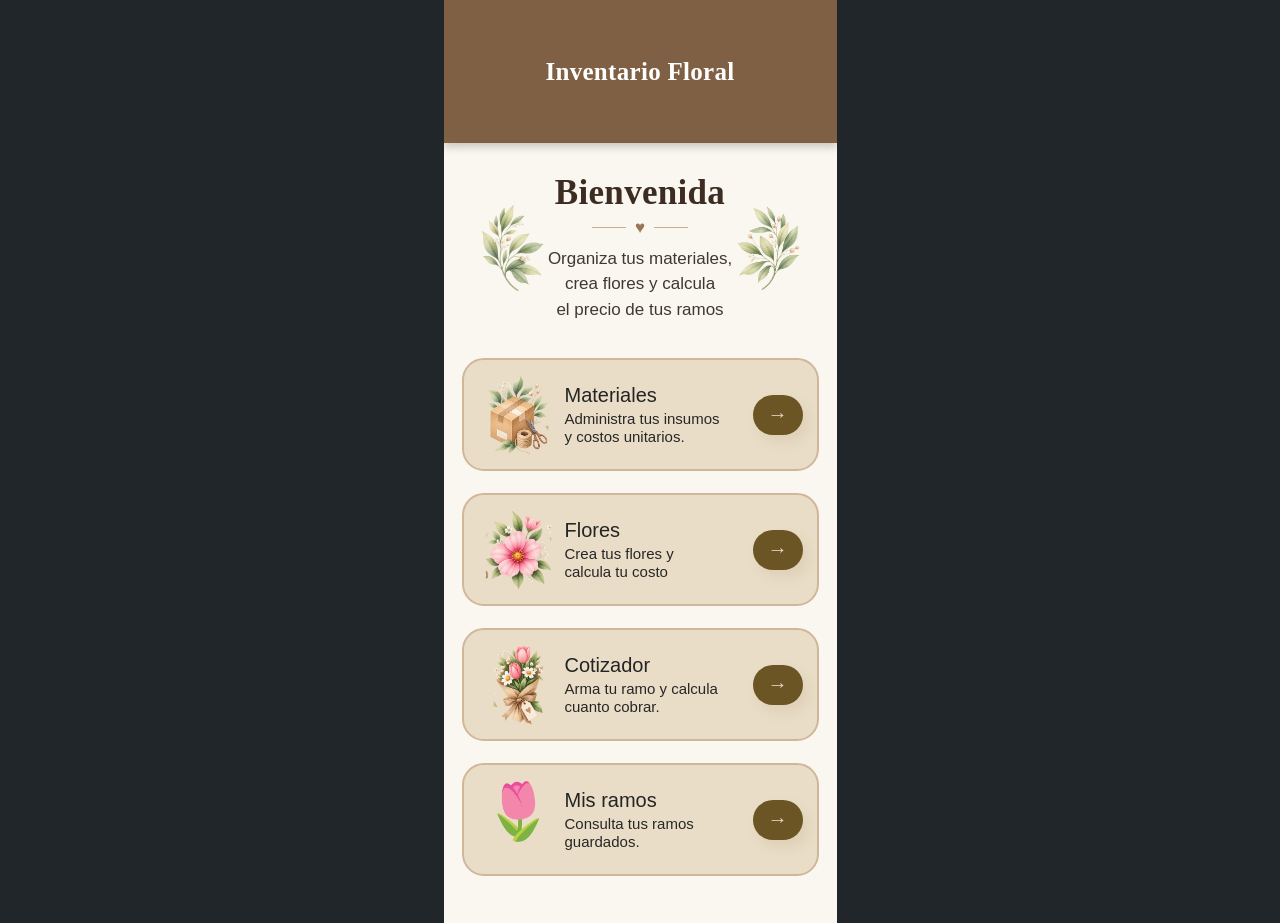
==== commit f0fbfa98: "Add files via upload" ====
--- a/index.html
+++ b/index.html
@@ -2,7 +2,7 @@
 <html lang="es">
 <head>
     <meta charset="UTF-8">
-    <meta name="viewport" content="width=device-width, initial-scale=1.0">
+    <meta name="viewport" content="width=device-width, initial-scale=1.0, maximum-scale=1.0, minimum-scale=1.0, user-scalable=no">
     <title>Inventario Floral</title>
     <link rel="stylesheet" href="stilo.css">
 </head>
